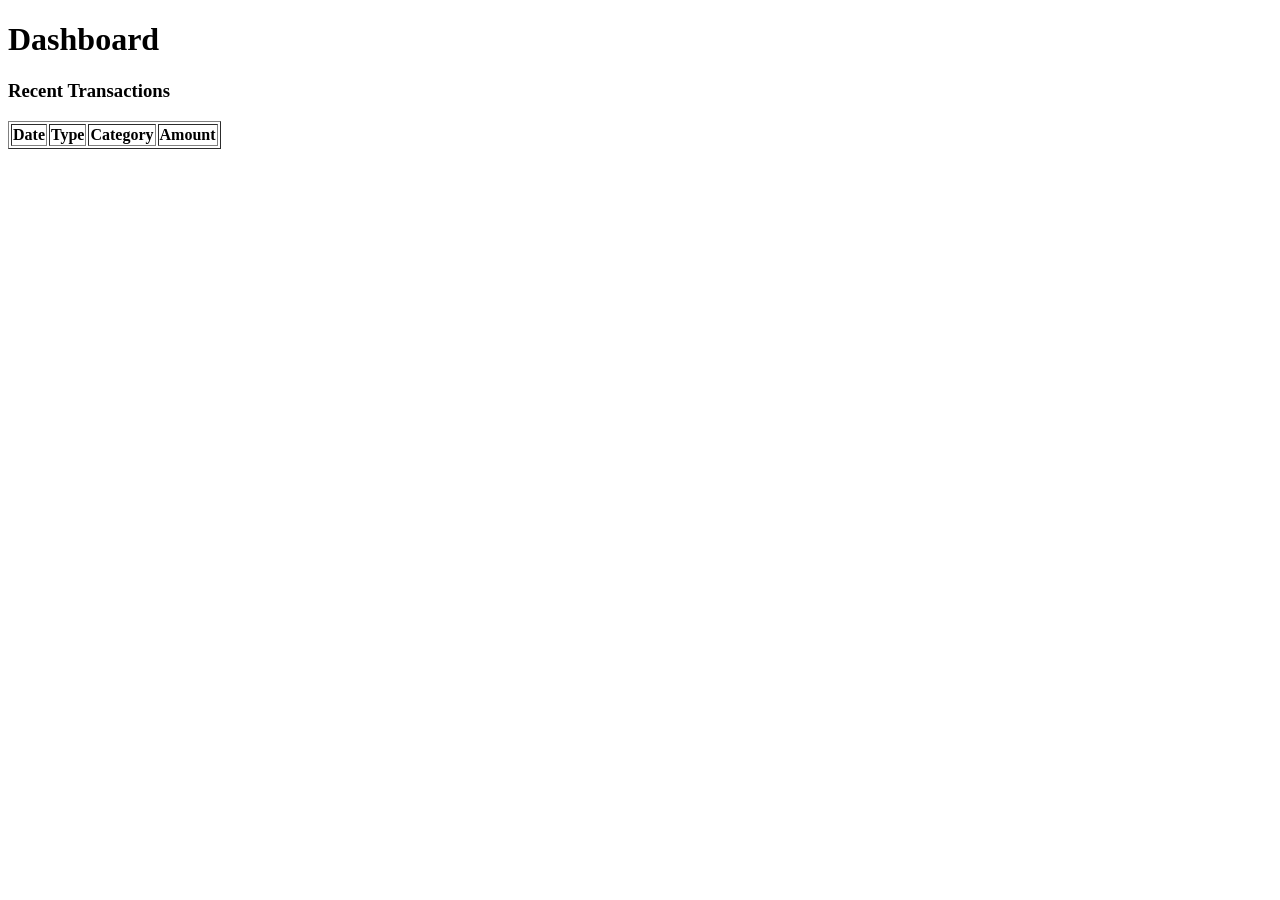
==== dashboard.html @ 9a890ae4 "first" ====
<!DOCTYPE html>
<html>
<head>
  <title>Dashboard</title>
  <link rel="stylesheet" href="assets/style.css">
</head>
<body>

<h1>Dashboard</h1>

<div id="balanceBox"></div>
<div id="summaryBox"></div>
<div id="goalBox"></div>

<h3>Recent Transactions</h3>
<table border="1" id="transactionsTable">
  <tr>
    <th>Date</th>
    <th>Type</th>
    <th>Category</th>
    <th>Amount</th>
  </tr>
</table>

<script src="assets/script.js"></script>
<script>
loadDashboard();
</script>

</body>
</html>
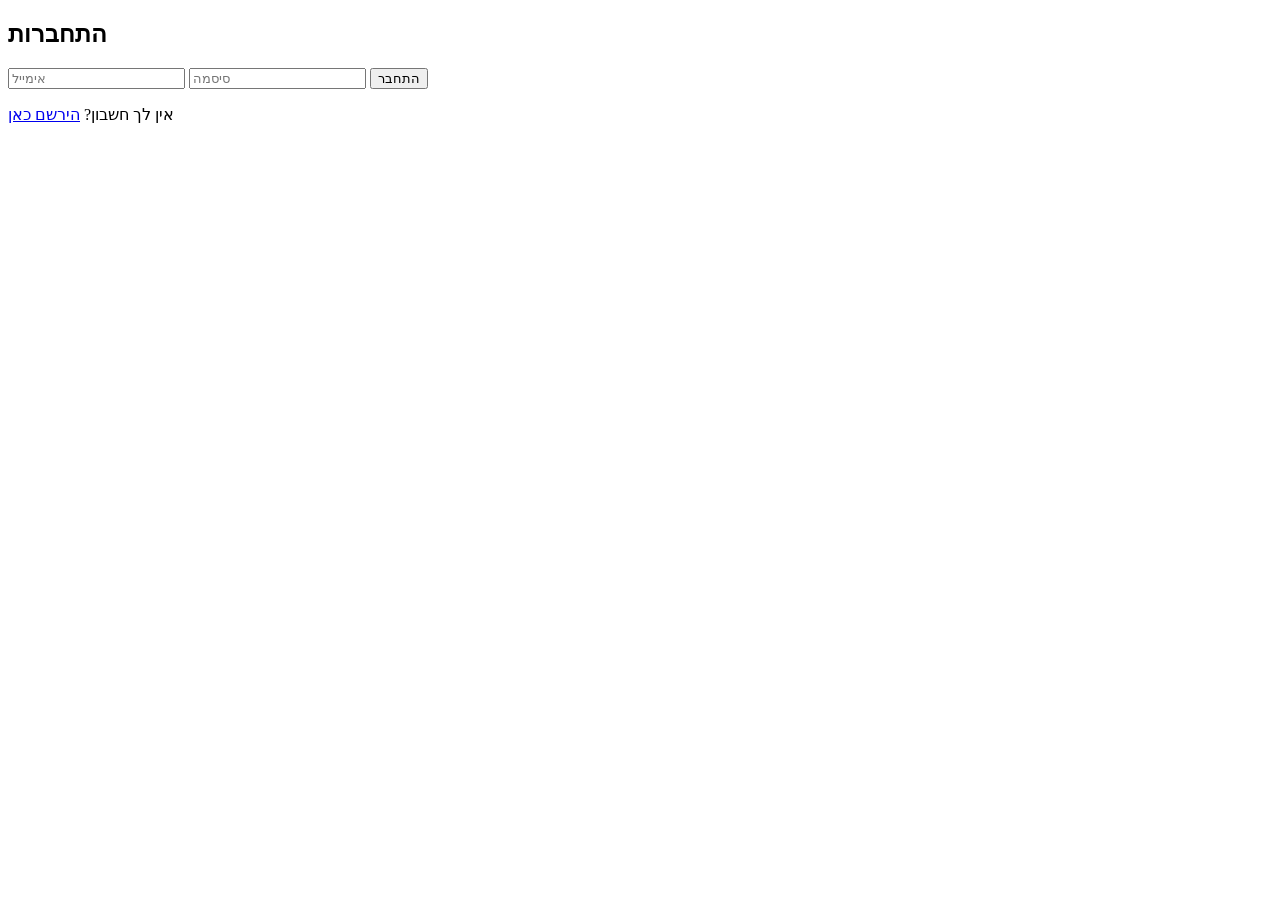
==== commit d4b778db: "big changes" ====
--- a/dashboard.html
+++ b/dashboard.html
@@ -1,31 +1,64 @@
-<!DOCTYPE html>
-<html>
-<head>
-  <title>Dashboard</title>
-  <link rel="stylesheet" href="assets/style.css">
+﻿<!DOCTYPE html>
+<html lang="he">
+	<head>
+	<meta charset="UTF-8">
+	<title>Dashboard</title>
+	<link rel="stylesheet" href="assets/style.css">
 </head>
 <body>
-
-<h1>Dashboard</h1>
-
-<div id="balanceBox"></div>
-<div id="summaryBox"></div>
-<div id="goalBox"></div>
-
-<h3>Recent Transactions</h3>
-<table border="1" id="transactionsTable">
-  <tr>
-    <th>Date</th>
-    <th>Type</th>
-    <th>Category</th>
-    <th>Amount</th>
-  </tr>
-</table>
-
-<script src="assets/script.js"></script>
-<script>
-loadDashboard();
-</script>
-
+	<h1>Dashboard</h1>
+	
+	<div id="balanceBox"></div>
+	<div id="summaryBox"></div>
+	<div id="goalBox"></div>
+	
+	<h3>Recent Transactions</h3>
+	<table border="1" id="transactionsTable">
+	  <tr>
+	    <th>Date</th>
+	    <th>Type</th>
+	    <th>Category</th>
+	    <th>Amount</th>
+	  </tr>
+	</table>
+	
+	<h3>הוסף עסקה</h3>
+	
+	<select id="txType">
+		<option value="income">הכנסה</option>
+		<option value="expense">הוצאה</option>
+	</select>
+	
+	<input id="txAmount" type="number" placeholder="סכום">
+	<input id="txDate" type="date">
+	<input id="txDesc" placeholder="תיאור (אופציונלי)">
+	
+	<select id="txCategory">
+		<option value="1">Salary</option>
+		<option value="2">Freelance</option>
+		<option value="3">Food</option>
+		<option value="4">Transport</option>
+		<option value="5">Entertainment</option>
+	</select>
+	
+	<button onclick="addTransaction()">הוסף</button>
+	
+	<script src="assets/script.js"></script>
+	<script>
+	loadDashboard();
+	</script>
+	
+	<h3>קבע תקציב חודשי</h3>
+	
+	<select id="budgetCategory">
+		<option value="3">Food</option>
+		<option value="4">Transport</option>
+		<option value="5">Entertainment</option>
+	</select>
+	
+	<input id="budgetLimit" type="number" placeholder="מגבלה חודשית (₪)">
+	
+		<button onclick="saveBudget()">שמור תקציב</button>
+		
 </body>
 </html>
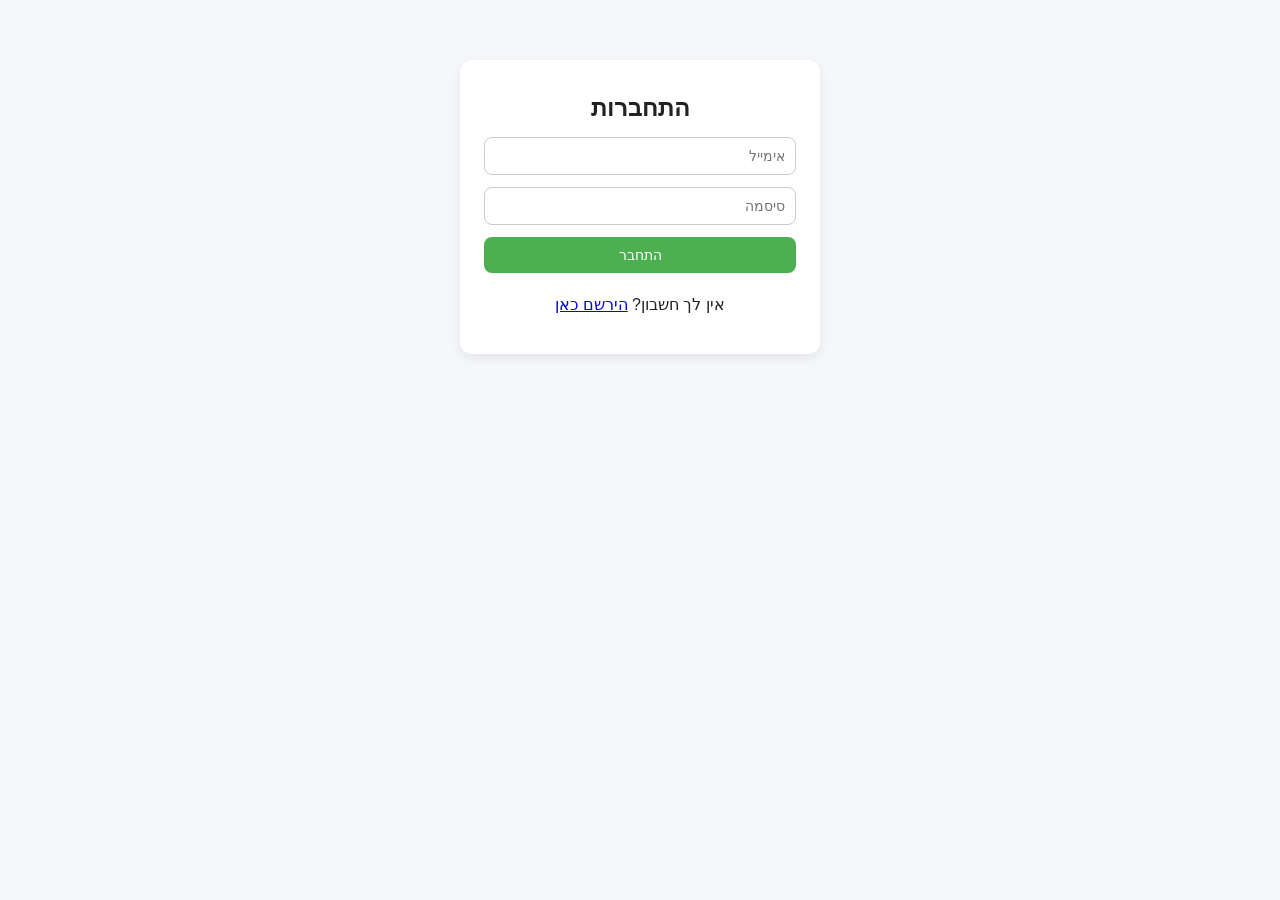
==== commit b49803d7: "first working version" ====
--- a/dashboard.html
+++ b/dashboard.html
@@ -1,64 +1,64 @@
-﻿<!DOCTYPE html>
+<!DOCTYPE html>
 <html lang="he">
-	<head>
-	<meta charset="UTF-8">
-	<title>Dashboard</title>
-	<link rel="stylesheet" href="assets/style.css">
+<head>
+    <meta charset="UTF-8">
+    <title>Dashboard</title>
+    <link rel="stylesheet" href="assets/style.css">
 </head>
 <body>
-	<h1>Dashboard</h1>
-	
-	<div id="balanceBox"></div>
-	<div id="summaryBox"></div>
-	<div id="goalBox"></div>
-	
-	<h3>Recent Transactions</h3>
-	<table border="1" id="transactionsTable">
-	  <tr>
-	    <th>Date</th>
-	    <th>Type</th>
-	    <th>Category</th>
-	    <th>Amount</th>
-	  </tr>
-	</table>
-	
-	<h3>הוסף עסקה</h3>
-	
-	<select id="txType">
-		<option value="income">הכנסה</option>
-		<option value="expense">הוצאה</option>
-	</select>
-	
-	<input id="txAmount" type="number" placeholder="סכום">
-	<input id="txDate" type="date">
-	<input id="txDesc" placeholder="תיאור (אופציונלי)">
-	
-	<select id="txCategory">
-		<option value="1">Salary</option>
-		<option value="2">Freelance</option>
-		<option value="3">Food</option>
-		<option value="4">Transport</option>
-		<option value="5">Entertainment</option>
-	</select>
-	
-	<button onclick="addTransaction()">הוסף</button>
-	
-	<script src="assets/script.js"></script>
-	<script>
-	loadDashboard();
-	</script>
-	
-	<h3>קבע תקציב חודשי</h3>
-	
-	<select id="budgetCategory">
-		<option value="3">Food</option>
-		<option value="4">Transport</option>
-		<option value="5">Entertainment</option>
-	</select>
-	
-	<input id="budgetLimit" type="number" placeholder="מגבלה חודשית (₪)">
-	
-		<button onclick="saveBudget()">שמור תקציב</button>
-		
+
+    <header class="topbar">
+        <h1>Dashboard</h1>
+        <div>
+            <span id="welcomeMsg"></span>
+            <span id="todayDate"></span>
+            <a href="transactions.html">כל התנועות</a>
+            <a href="manage.html">ניהול</a>
+            <button onclick="logout()" class="btn-danger">התנתק</button>
+        </div>
+    </header>
+
+    <section>
+        <div id="balanceBox"></div>
+    </section>
+
+    <section>
+        <h3>הוסף תנועה</h3>
+        <select id="txType" onchange="onTxTypeChange()">
+            <option value="expense" selected>הוצאה</option>
+            <option value="income">הכנסה</option>
+        </select>
+        <input  id="txAmount" type="number" step="0.01" placeholder="סכום">
+        <input  id="txDate"   type="date">
+        <input  id="txDesc"                  placeholder="תיאור (אופציונלי)">
+        <select id="txCategory"></select>
+        <button onclick="addTransaction()">הוסף</button>
+    </section>
+
+    <section>
+        <h3>תנועות אחרונות</h3>
+        <table border="1" id="transactionsTable">
+            <tr>
+                <th>תאריך</th>
+                <th>סוג</th>
+                <th>קטגוריה</th>
+                <th>סכום</th>
+                <th>תיאור</th>
+            </tr>
+        </table>
+    </section>
+
+    <section>
+        <h3>יעדי חיסכון</h3>
+        <div id="goalsList"></div>
+    </section>
+
+    <section>
+        <h3>תקציבים חודשיים</h3>
+        <div id="budgetsList"></div>
+    </section>
+
+    <script src="assets/script.js"></script>
+    <script>loadDashboard();</script>
 </body>
-</html>+</html>
--- a/assets/style.css
+++ b/assets/style.css
@@ -0,0 +1,155 @@
+* { box-sizing: border-box; }
+
+body {
+    font-family: "Segoe UI", Arial, sans-serif;
+    background: #f5f7fa;
+    color: #222;
+    margin: 0;
+    padding: 0;
+    direction: rtl;
+}
+
+h1, h2, h3, h4 { margin: 0.4em 0; }
+
+.container {
+    max-width: 360px;
+    margin: 60px auto;
+    padding: 24px;
+    background: #fff;
+    border-radius: 12px;
+    box-shadow: 0 4px 12px rgba(0,0,0,0.08);
+    text-align: center;
+}
+
+.container input,
+.container button {
+    width: 100%;
+    padding: 10px;
+    margin: 6px 0;
+    border-radius: 8px;
+    border: 1px solid #ccc;
+    font-size: 14px;
+}
+
+.container button {
+    background: #4CAF50;
+    color: #fff;
+    border: none;
+    cursor: pointer;
+}
+
+.container button:hover { background: #43A047; }
+
+.topbar {
+    display: flex;
+    justify-content: space-between;
+    align-items: center;
+    background: #fff;
+    padding: 12px 24px;
+    border-bottom: 1px solid #ddd;
+}
+
+.topbar a, .topbar button {
+    margin-inline-start: 12px;
+}
+
+section {
+    background: #fff;
+    margin: 16px 24px;
+    padding: 16px 20px;
+    border-radius: 12px;
+    box-shadow: 0 2px 6px rgba(0,0,0,0.05);
+}
+
+input, select, button {
+    padding: 6px 10px;
+    margin: 4px;
+    border-radius: 6px;
+    border: 1px solid #ccc;
+    font-size: 14px;
+}
+
+button {
+    background: #4CAF50;
+    color: #fff;
+    border: none;
+    cursor: pointer;
+}
+
+button:hover { background: #43A047; }
+
+button.btn-danger {
+    background: #e53935;
+}
+
+button.btn-danger:hover {
+    background: #c62828;
+}
+
+table {
+    width: 100%;
+    border-collapse: collapse;
+    margin-top: 8px;
+}
+
+table th, table td {
+    padding: 8px;
+    text-align: center;
+}
+
+table th { background: #f0f2f5; }
+
+.bar-bg {
+    background: #ddd;
+    border-radius: 8px;
+    overflow: hidden;
+    height: 14px;
+    margin: 4px 0;
+}
+
+.bar-fill {
+    height: 100%;
+    background: #4CAF50;
+    transition: width 200ms ease;
+}
+
+.goal-item, .budget-item {
+    border-top: 1px solid #eee;
+    padding: 10px 0;
+}
+
+.goal-item:first-child, .budget-item:first-child {
+    border-top: none;
+}
+
+.goal-desc {
+    color: #555;
+    font-size: 13px;
+    margin-top: 2px;
+}
+
+.cat-table {
+    width: 100%;
+    margin-bottom: 8px;
+}
+
+.cat-table input[type="text"] {
+    width: 90%;
+}
+
+.topbar #todayDate {
+    color: #666;
+    font-size: 13px;
+}
+
+.edit-row {
+    display: flex;
+    align-items: center;
+    gap: 6px;
+    flex-wrap: wrap;
+    margin-bottom: 6px;
+}
+
+.edit-row input {
+    margin: 0;
+}
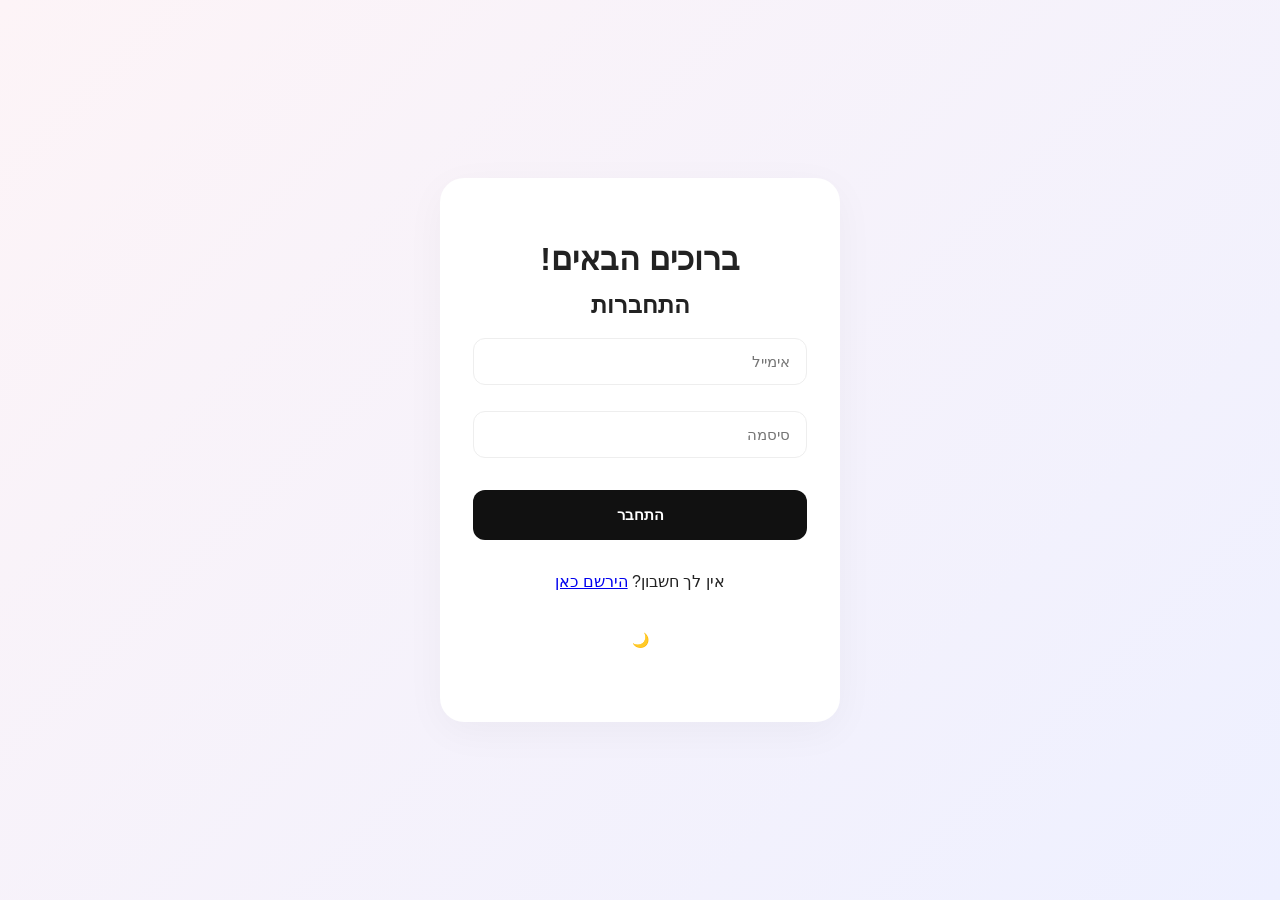
==== commit 7c9e48da: "feat: frontend updates" ====
--- a/dashboard.html
+++ b/dashboard.html
@@ -6,59 +6,115 @@
     <link rel="stylesheet" href="assets/style.css">
 </head>
 <body>
+    
+    <script>
+        if (localStorage.getItem('theme') === 'dark') {
+            document.body.classList.add('dark-mode');
+        }
+    </script>
 
-    <header class="topbar">
-        <h1>Dashboard</h1>
-        <div>
-            <span id="welcomeMsg"></span>
-            <span id="todayDate"></span>
-            <a href="transactions.html">כל התנועות</a>
-            <a href="manage.html">ניהול</a>
-            <button onclick="logout()" class="btn-danger">התנתק</button>
+    <div class="app-wrapper">
+
+        <aside class="sidebar">
+            <h2>סרגל הניווט</h2>
+            <nav>
+                <a href="dashboard.html">בית</a>
+                <a href="transactions.html">כל התנועות</a>
+                <a href="manage.html">ניהול תקציבים ויעדים</a>
+            </nav>
+            <div class="sidebar-footer">
+                <button id="theme-toggle" onclick="toggleDarkMode()">🌙 מצב כהה</button>
+                <button onclick="logout()" class="btn-danger">התנתק</button>
+            </div>
+        </aside>
+
+        <main class="main-content">
+  
+        <div class="dashboard-greeting">
+        <h1 id="welcomeMsg">שלום, משתמש</h1>
+        <p id="todayDate">טוען תאריך...</p>
         </div>
-    </header>
+ 
 
-    <section>
-        <div id="balanceBox"></div>
-    </section>
+        <div class="cards-grid">
+    
+    <!-- כרטיסייה 1: הוצאות -->
+            <div class="summary-card">
+                <div class="card-icon expense-icon">📉</div>
+                <div class="card-content">
+                    <h4>הוצאות</h4>
+                    <p class="amount"><span id="expensesAmount">0</span></p>
+                    <span class="subtitle">סך כל ההוצאות</span>
+                </div>
+            </div>
 
-    <section>
-        <h3>הוסף תנועה</h3>
-        <select id="txType" onchange="onTxTypeChange()">
-            <option value="expense" selected>הוצאה</option>
-            <option value="income">הכנסה</option>
-        </select>
-        <input  id="txAmount" type="number" step="0.01" placeholder="סכום">
-        <input  id="txDate"   type="date">
-        <input  id="txDesc"                  placeholder="תיאור (אופציונלי)">
-        <select id="txCategory"></select>
-        <button onclick="addTransaction()">הוסף</button>
-    </section>
+    <!-- כרטיסייה 2: הכנסות -->
+            <div class="summary-card">
+                <div class="card-icon income-icon">📈</div>
+                <div class="card-content">
+                    <h4>הכנסות</h4>
+                    <p class="amount"><span id="incomesAmount">0</span></p>
+                    <span class="subtitle">סך כל ההכנסות</span>
+                </div>
+            </div>
 
-    <section>
-        <h3>תנועות אחרונות</h3>
-        <table border="1" id="transactionsTable">
-            <tr>
-                <th>תאריך</th>
-                <th>סוג</th>
-                <th>קטגוריה</th>
-                <th>סכום</th>
-                <th>תיאור</th>
-            </tr>
-        </table>
-    </section>
+    <!-- כרטיסייה 3: יתרה חופשית -->
+            <div class="summary-card">
+                <div class="card-icon balance-icon">💳</div>
+                <div class="card-content">
+                    <h4>יתרה חופשית</h4>
+                    <p class="amount"><span id="balanceAmount">0</span></p>
+                    <span class="subtitle">יתרה כוללת לחודש הנוכחי</span>
+                </div>
+            </div>
 
-    <section>
-        <h3>יעדי חיסכון</h3>
-        <div id="goalsList"></div>
-    </section>
+        </div>
+        
 
-    <section>
-        <h3>תקציבים חודשיים</h3>
-        <div id="budgetsList"></div>
-    </section>
+            <section class="add-tx-section">
+                <div class="section-header">
+                    <h3>הוסף תנועה</h3>
+                    <span class="subtitle">הוסף הכנסה או הוצאה חדשה</span>
+                </div>
+            
+                <div class="inline-form">
+                    <!-- סודר לפי הסדר בפיגמה (מימין לשמאל) -->
+                    <select id="txType" onchange="onTxTypeChange()">
+                        <option value="expense" selected>הוצאה</option>
+                        <option value="income">הכנסה</option>
+                    </select>
+                
+                    <input id="txDate" type="date">
+                
+                    <input id="txAmount" type="number" step="0.01" placeholder="סכום (₪)">
+                
+                    <select id="txCategory"></select>
+                
+                    <input id="txDesc" placeholder="תיאור (אופציונלי)">
+                
+                    <button class="btn-dark" onclick="addTransaction()">+ הוסף</button>
+                </div>
+            </section>
 
-    <script src="assets/script.js"></script>
-    <script>loadDashboard();</script>
+            <section>
+                <h3>תנועות אחרונות</h3>
+                <div id="transactionsTable"></div>
+            </section>
+
+            <section>
+                <h3>חסכונות</h3>
+                <div id="goalsList"></div>
+            </section>
+
+            <section>
+                <h3>תקציבים חודשיים</h3>
+                <div id="budgetsList"></div>
+            </section>
+
+        <script src="assets/script.js"></script>
+        <script>loadDashboard();</script>
+        
+        </main>
+    </div>
 </body>
 </html>
--- a/assets/style.css
+++ b/assets/style.css
@@ -1,90 +1,158 @@
+:root {
+    --bg-body: #f5f7fa;
+    --bg-card: #ffffff;
+    --text-main: #222222;
+    --text-sub: #666666;
+    --border-color: #cccccc;
+    --border-light: #eeeeee;
+    --table-th-bg: #f0f2f5;
+    --input-bg: #ffffff;
+}
+
+body.dark-mode {
+    --bg-body: #121212;
+    --bg-card: #1e1e1e;
+    --text-main: #f5f5f5;
+    --text-sub: #b0b0b0;
+    --border-color: #444444;
+    --border-light: #333333;
+    --table-th-bg: #2a2a2a;
+    --input-bg: #2d2d2d;
+} 
+
 * { box-sizing: border-box; }
 
 body {
     font-family: "Segoe UI", Arial, sans-serif;
-    background: #f5f7fa;
-    color: #222;
+    background: var(--bg-body);
+    color: var(--text-main);
     margin: 0;
     padding: 0;
     direction: rtl;
+    transition: background 0.3s, color 0.3s;
 }
 
 h1, h2, h3, h4 { margin: 0.4em 0; }
 
+/* ==========================================================================
+   עיצוב מסך ההתחברות וההרשמה
+   ========================================================================== */
+body:has(.container) {
+    background: linear-gradient(135deg, #fdf4f7 0%, #eef0ff 100%);
+    min-height: 100vh;
+    display: flex;
+    align-items: center;
+    justify-content: center;
+}
+
+/* התאמת הגרדיאנט למצב הכהה */
+body.dark-mode:has(.container) {
+    background: linear-gradient(135deg, #1a191f 0%, #252436 100%);
+}
+
 .container {
-    max-width: 360px;
-    margin: 60px auto;
-    padding: 24px;
-    background: #fff;
+    width: 100%;
+    max-width: 400px; /* קצת יותר רחב כדי לתת נשימה לתוכן */
+    padding: 48px 32px;
+    background: var(--bg-card);
+    border-radius: 24px; /* פינות הרבה יותר עגולות, בדיוק כמו בעיצוב */
+    box-shadow: 0 10px 40px rgba(0, 0, 0, 0.04); /* צל רך ורחב שמטמיע את הכרטיסייה ברקע */
+    text-align: center;
+    border: 1px solid rgba(255, 255, 255, 0.4); /* מסגרת לבנה עדינה למראה זכוכיתי */
+}
+
+/* עיצוב שדות הקלט */
+.container input {
+    width: 100%;
+    padding: 14px 16px; /* שדות גבוהים יותר ומרווחים */
+    margin: 10px 0 16px 0;
     border-radius: 12px;
-    box-shadow: 0 4px 12px rgba(0,0,0,0.08);
-    text-align: center;
-}
-
-.container input,
+    border: 1.5px solid var(--border-light);
+    background: var(--input-bg);
+    color: var(--text-main);
+    font-size: 15px;
+    transition: all 0.3s ease;
+}
+
+/* האפקט הסגול כשלוחצים על שדה טקסט (כמו בתמונה) */
+.container input:focus {
+    outline: none;
+    border-color: #8c82fc; /* הצבע הסגול מהעיצוב שלך */
+    box-shadow: 0 0 0 4px rgba(140, 130, 252, 0.1); /* הילה עדינה סביב השדה */
+}
+
+/* כפתור ההתחברות השחור */
 .container button {
     width: 100%;
-    padding: 10px;
-    margin: 6px 0;
-    border-radius: 8px;
-    border: 1px solid #ccc;
-    font-size: 14px;
-}
-
-.container button {
-    background: #4CAF50;
-    color: #fff;
+    padding: 16px;
+    margin: 16px 0;
+    border-radius: 12px;
+    font-size: 15px;
+    font-weight: bold;
+    background: #111111; /* שחור אלגנטי */
+    color: #ffffff;
     border: none;
     cursor: pointer;
-}
-
-.container button:hover { background: #43A047; }
+    transition: background 0.2s, transform 0.2s;
+}
+
+.container button:hover { 
+    background: #333333; 
+    transform: translateY(-2px); /* קפיצה קטנה ואלגנטית למעלה במעבר עכבר */
+}
+
+/* התאמת הכפתור השחור למצב הכהה (הופך ללבן כדי לבלוט) */
+body.dark-mode .container button {
+    background: #ffffff;
+    color: #111111;
+}
+
+body.dark-mode .container button:hover {
+    background: #e0e0e0;
+}
 
 .topbar {
     display: flex;
     justify-content: space-between;
     align-items: center;
-    background: #fff;
+    background: var(--bg-card);
     padding: 12px 24px;
-    border-bottom: 1px solid #ddd;
+    border-bottom: 1px solid var(--border-color);
+    transition: background 0.3s, border-color 0.3s;
 }
 
 .topbar a, .topbar button {
     margin-inline-start: 12px;
 }
 
+.topbar #todayDate {
+    color: var(--text-sub);
+    font-size: 13px;
+}
+
 section {
-    background: #fff;
+    background: var(--bg-card);
     margin: 16px 24px;
     padding: 16px 20px;
     border-radius: 12px;
     box-shadow: 0 2px 6px rgba(0,0,0,0.05);
-}
-
-input, select, button {
+    transition: background 0.3s;
+}
+
+input, select {
     padding: 6px 10px;
     margin: 4px;
     border-radius: 6px;
-    border: 1px solid #ccc;
+    border: 1px solid var(--border-color);
     font-size: 14px;
 }
 
-button {
-    background: #4CAF50;
-    color: #fff;
-    border: none;
-    cursor: pointer;
-}
-
-button:hover { background: #43A047; }
-
-button.btn-danger {
-    background: #e53935;
-}
-
-button.btn-danger:hover {
-    background: #c62828;
-}
+input, select {
+    background: var(--input-bg);
+    color: var(--text-main);
+    transition: background 0.3s, color 0.3s, border-color 0.3s;
+}
+
 
 table {
     width: 100%;
@@ -95,16 +163,35 @@
 table th, table td {
     padding: 8px;
     text-align: center;
-}
-
-table th { background: #f0f2f5; }
+    transition: background 0.3s, color 0.3s, border-color 0.3s;
+}
+
+table th { 
+    background: var(--table-th-bg); 
+    color: var(--text-main);
+}
+
+table td {
+    color: var(--text-main);
+    border-bottom: 1px solid var(--border-light);
+}
+
+.cat-table {
+    width: 100%;
+    margin-bottom: 8px;
+}
+
+.cat-table input[type="text"] {
+    width: 90%;
+}
 
 .bar-bg {
-    background: #ddd;
+    background: var(--border-color);
     border-radius: 8px;
     overflow: hidden;
     height: 14px;
     margin: 4px 0;
+    transition: background 0.3s;
 }
 
 .bar-fill {
@@ -114,8 +201,9 @@
 }
 
 .goal-item, .budget-item {
-    border-top: 1px solid #eee;
+    border-top: 1px solid var(--border-light);
     padding: 10px 0;
+    transition: border-color 0.3s;
 }
 
 .goal-item:first-child, .budget-item:first-child {
@@ -123,33 +211,591 @@
 }
 
 .goal-desc {
-    color: #555;
+    color: var(--text-sub);
     font-size: 13px;
     margin-top: 2px;
 }
 
-.cat-table {
-    width: 100%;
-    margin-bottom: 8px;
-}
-
-.cat-table input[type="text"] {
-    width: 90%;
-}
-
-.topbar #todayDate {
-    color: #666;
+
+.edit-row input {
+    margin: 0;
+}
+
+/* Balance box */
+.balance-sub {
+    color: var(--text-sub);
     font-size: 13px;
-}
-
-.edit-row {
+    margin: 2px 0;
+}
+
+.balance-allocated {
+    color: #1565C0;
+    font-size: 13px;
+    margin: 2px 0;
+}
+
+/* Allocation row inside a goal */
+.alloc-row {
     display: flex;
     align-items: center;
     gap: 6px;
     flex-wrap: wrap;
-    margin-bottom: 6px;
-}
-
-.edit-row input {
+    margin-top: 8px;
+    padding: 8px;
+    background: #f0f7ff;
+    border-radius: 8px;
+}
+
+body.dark-mode .alloc-row {
+    background: #1a2332; /* צבע מותאם למצב כהה שלא יסנוור */
+}
+
+.alloc-row label {
+    font-size: 13px;
+    font-weight: 600;
+    color: #1565C0;
+}
+
+body.dark-mode .alloc-row label {
+    color: #64b5f6;
+}
+
+.alloc-hint {
+    display: block;
+    color: var(--text-sub);
+    font-size: 12px;
+    margin-top: 4px;
+}
+
+/* Realized goal */
+.goal-realized {
+    opacity: 0.65;
+}
+
+.badge-realized {
+    display: inline-block;
+    background: #4CAF50;
+    color: #fff;
+    font-size: 12px;
+    padding: 2px 8px;
+    border-radius: 12px;
+    margin-inline-start: 6px;
+}
+/* ==========================================================================
+   8. SIDEBAR & MAIN LAYOUT (שלד תפריט הצד ואזור התוכן)
+   ========================================================================== */
+/* עטיפת האפליקציה - שמה את התפריט והתוכן בשורה אחת */
+.app-wrapper {
+    display: flex;
+    min-height: 100vh; /* מוודא שהאפליקציה תופסת לפחות את כל גובה המסך */
+}
+
+/* עיצוב תפריט הצד */
+.sidebar {
+    width: 250px; /* רוחב קבוע לתפריט */
+    background: var(--bg-card);
+    padding: 24px;
+    border-inline-end: 1px solid var(--border-color); /* פס הפרדה עדין בצד שמאל */
+    display: flex;
+    flex-direction: column; /* מסדר את הפריטים בתפריט אחד מתחת לשני */
+}
+
+.sidebar h2 {
+    margin-top: 0;
+    margin-bottom: 32px;
+    font-size: 24px;
+    color: var(--text-main);
+}
+
+/* עיצוב הקישורים בתפריט */
+.sidebar nav a {
+    display: block;
+    padding: 12px 16px;
+    margin-bottom: 8px;
+    text-decoration: none;
+    color: var(--text-sub);
+    font-weight: 600;
+    border-radius: 8px;
+    transition: background 0.2s, color 0.2s;
+}
+
+/* אפקט מעבר עכבר על קישור בתפריט */
+.sidebar nav a:hover {
+    background: var(--border-light);
+    color: var(--text-main);
+}
+
+/* דוחף את אזור הכפתורים (מצב כהה/התנתק) לתחתית התפריט */
+.sidebar-footer {
+    margin-top: auto; 
+}
+
+.sidebar-footer button {
+    width: 100%; /* מכריח את שני הכפתורים להיות ברוחב זהה (תופסים את כל רוחב התפריט) */
+    padding: 12px; /* מוודא שגם הגובה שלהם יהיה שווה ונוח ללחיצה */
+    margin-bottom: 8px; /* שומר על רווח אחיד ביניהם */
+    border-radius: 8px; /* מוודא שהפינות נשארות מעוגלות יפה */
+    font-size: 14px;
+    font-weight: 600; /* נותן לטקסט משקל אחיד וברור */
+}
+
+/* אזור התוכן המרכזי תופס את שאר המסך שנותר */
+.main-content {
+    flex: 1; /* אומר לאזור התוכן "קח את כל המקום הפנוי" */
+    padding: 32px;
+    height: 100vh;
+    overflow-y: auto; /* מאפשר גלילה רק באזור התוכן אם יש הרבה טבלאות */
+}
+
+/* ==========================================================================
+ (עיצוב התוכן המרכזי - כרטיסיות ורשת)
+   ========================================================================== */
+/* עיצוב כפתור החלפת מצב כהה/בהיר בדף ההתחברות */
+.container button.theme-btn {
+    background: transparent;
+    color: var(--text-sub);
+    width: auto;
+    padding: 8px 16px;
+    margin-top: 16px;
+    font-size: 14px;
+    box-shadow: none;
+    border: 1px solid transparent;
+}
+
+.container button.theme-btn:hover {
+    background: var(--border-light);
+    color: var(--text-main);
+    transform: none; /* מבטל את הקפיצה שיש לכפתור השחור */
+}
+
+/* במצב כהה נרצה שהכפתור יהיה בולט קצת יותר */
+body.dark-mode .container button.theme-btn {
+    background: transparent;
+    color: #888888;
+}
+
+body.dark-mode .container button.theme-btn:hover {
+    background: #333333;
+    color: #ffffff;
+}
+
+/* ==========================================================================
+   עיצוב קוביות התקציר העליונות בדאשבורד (הוצאות, הכנסות, יתרה)
+   ========================================================================== */
+.cards-grid {
+    display: grid;
+    grid-template-columns: repeat(3, 1fr);
+    gap: 24px;
+    margin-bottom: 32px;
+}
+
+.summary-card {
+    background: var(--bg-card);
+    padding: 24px;
+    border-radius: 20px;
+    border: 1px solid var(--border-light);
+    box-shadow: 0 4px 16px rgba(0, 0, 0, 0.04);
+    display: flex;
+    align-items: center;
+    gap: 20px;
+    transition: transform 0.2s ease, box-shadow 0.2s ease;
+}
+
+.summary-card:hover {
+    transform: translateY(-4px);
+    box-shadow: 0 8px 24px rgba(0, 0, 0, 0.08);
+}
+
+.card-icon {
+    font-size: 24px;
+    width: 56px;
+    height: 56px;
+    display: flex;
+    align-items: center;
+    justify-content: center;
+    border-radius: 16px;
+    background: var(--muted);
+}
+
+.expense-icon { background: #ffebee; color: #d32f2f; }
+.income-icon { background: #e8f5e9; color: #388e3c; }
+.balance-icon { background: #e3f2fd; color: #1976d2; }
+
+.card-content h4 {
     margin: 0;
-}
+    font-size: 15px;
+    color: var(--text-sub);
+    font-weight: 600;
+    border-bottom: none;
+    padding-bottom: 0;
+}
+
+.card-content .amount {
+    margin: 6px 0 2px 0;
+    font-size: 28px;
+    font-weight: bold;
+    color: var(--text-main);
+}
+
+.card-content .subtitle {
+    font-size: 12px;
+    color: var(--text-sub);
+}
+
+/* התאמה למסכים קטנים (טלפון נייד) - הופך לטור אחד */
+@media (max-width: 768px) {
+    .cards-grid {
+        grid-template-columns: 1fr; 
+    }
+}
+
+/* ==========================================================================
+   עיצוב אזור "הוסף תנועה" (טופס אופקי)
+   ========================================================================== */
+/* כותרת הסקשן */
+.section-header {
+    margin-bottom: 24px;
+}
+
+.section-header h3 {
+    margin-bottom: 4px;
+    border-bottom: none; /* מבטל את הקו התחתון שיש בשאר הכותרות */
+    padding-bottom: 0;
+    display: block;
+}
+
+.section-header .subtitle {
+    font-size: 14px;
+    color: var(--text-sub);
+}
+
+/* העטיפה של השדות - הופכת לשורה אופקית */
+.inline-form {
+    display: flex;
+    gap: 16px; /* הרווח בין השדות */
+    align-items: center; /* ממרכז את כולם לאותו גובה */
+    flex-wrap: wrap; /* מאפשר לשדות לרדת שורה במסכים קטנים כדי לא להימעך */
+}
+
+/* עיצוב אחיד לכל שדות הקלט והבחירה */
+.inline-form input,
+.inline-form select {
+    flex: 1; /* כל שדה יתפוס חלק שווה מהרוחב הפנוי */
+    min-width: 130px; /* רוחב מינימלי שלא יתכווצו מדי */
+    padding: 12px 16px;
+    border: 1px solid var(--border-light);
+    border-radius: 8px;
+    background-color: #f8f9fa; /* רקע אפרפר סופר עדין כמו בפיגמה */
+    color: var(--text-main);
+    font-family: inherit;
+    font-size: 14px;
+    transition: border-color 0.2s, box-shadow 0.2s;
+}
+
+/* אפקט פוקוס כשלוחצים על שדה להקליד בו */
+.inline-form input:focus,
+.inline-form select:focus {
+    outline: none;
+    border-color: #1a1a1a;
+    box-shadow: 0 0 0 3px rgba(0,0,0,0.05);
+}
+
+/* עיצוב הכפתור השחור החדש ("+ הוסף") */
+.inline-form .btn-dark {
+    background-color: #1a1a1a; /* שחור-אפור כהה ואלגנטי */
+    color: #ffffff;
+    padding: 12px 32px;
+    border: none;
+    border-radius: 8px;
+    font-size: 14px;
+    font-weight: 600;
+    cursor: pointer;
+    white-space: nowrap; /* שומר על הטקסט של הכפתור בשורה אחת תמיד */
+    transition: background 0.2s, transform 0.1s;
+}
+
+.inline-form .btn-dark:hover {
+    background-color: #333333;
+    transform: translateY(-2px); /* הכפתור "קופץ" קצת למעלה בלחיצה */
+}
+
+/* ==========================================================================
+   עיצוב רשימת תנועות אחרונות 
+   ========================================================================== */
+
+.transactions-list {
+    display: flex;
+    flex-direction: column;
+    background: #ffffff;
+    border-radius: 12px;
+}
+
+/* כל שורת תנועה */
+.transaction-item {
+    display: flex;
+    justify-content: space-between;
+    align-items: center;
+    padding: 20px 16px;
+    border-bottom: 1px solid var(--border-light, #f0f0f0);
+}
+
+/* מבטל את הקו התחתון בשורה האחרונה */
+.transaction-item:last-child {
+    border-bottom: none;
+}
+
+/* האזור הימני - אייקון וטקסטים */
+.tx-right {
+    display: flex;
+    align-items: center;
+    gap: 16px;
+}
+
+/* עיגול האייקון */
+.tx-icon {
+    width: 44px;
+    height: 44px;
+    border-radius: 50%;
+    display: flex;
+    justify-content: center;
+    align-items: center;
+    font-weight: bold;
+    font-size: 18px;
+}
+
+/* צבעי האייקונים */
+.icon-income {
+    background-color: #e8f5e9; /* ירוק חיוור */
+    color: #388e3c;
+}
+
+.icon-expense {
+    background-color: #ffebee; /* אדום חיוור */
+    color: #d32f2f;
+}
+
+/* אזור הטקסט (כותרת ותת-כותרת) */
+.tx-details {
+    display: flex;
+    flex-direction: column;
+}
+
+.tx-title {
+    font-weight: 600;
+    color: var(--text-main, #1a1a1a);
+    font-size: 15px;
+    margin-bottom: 4px;
+}
+
+.tx-subtitle {
+    color: var(--text-sub, #888888);
+    font-size: 13px;
+}
+
+/* האזור השמאלי - סכום וכפתורים */
+.tx-left {
+    display: flex;
+    align-items: center;
+    gap: 16px;
+}
+
+/* הסכום עצמו */
+.tx-amount {
+    font-weight: 700;
+    font-size: 16px;
+    display: inline-block;
+}
+
+/* צבעי הסכומים */
+.text-green { color: #388e3c; }
+.text-red { color: #d32f2f; }
+
+/* כפתור מחיקה חמוד (לעמוד ניהול) */
+.btn-delete-icon {
+    background: none;
+    border: none;
+    cursor: pointer;
+    font-size: 16px;
+    padding: 6px;
+    border-radius: 8px;
+    transition: background 0.2s, transform 0.1s;
+}
+
+.btn-delete-icon:hover {
+    background: #ffebee;
+    transform: scale(1.1);
+}
+
+/* ==========================================================================
+   התאמות של רשימת התנועות החדשה ל- Dark Mode
+   ========================================================================== */
+
+/* רקע הרשימה והמסגרות הפנימיות */
+body.dark-mode .transactions-list {
+    background: #1e1e1e; /* רקע כהה שמשתלב עם שאר הדאשבורד */
+}
+
+body.dark-mode .transaction-item {
+    border-bottom: 1px solid #333333; /* קו הפרדה כהה יותר */
+}
+
+/* צבעי הטקסט - כדי שלא יבלעו */
+body.dark-mode .tx-title {
+    color: #ffffff; /* כותרת לבנה בולטת */
+}
+
+body.dark-mode .tx-subtitle {
+    color: #aaaaaa; /* תת-כותרת אפורה בהירה */
+}
+
+/* התאמת צבעי האייקונים כדי שלא יסנוורו במצב כהה */
+body.dark-mode .icon-income {
+    background-color: #1b5e20; /* רקע ירוק כהה לאייקון */
+    color: #81c784; /* חץ ירוק בהיר */
+}
+
+body.dark-mode .icon-expense {
+    background-color: #b71c1c; /* רקע אדום כהה לאייקון */
+    color: #e57373; /* חץ אדום בהיר */
+}
+
+/* כפתור המחיקה שיהיה נוח בעין */
+body.dark-mode .btn-delete-icon:hover {
+    background: #333333;
+}
+/* ==========================================================================
+   התאמת שדות הזנה (Inputs) ותיבות בחירה (Selects) ל-Dark Mode
+   ========================================================================== */
+
+body.dark-mode input,
+body.dark-mode select {
+    background-color: #2a2a2a; /* רקע אפור כהה לשדות */
+    color: #ffffff; /* טקסט לבן ברור */
+    border: 1px solid #444444; /* מסגרת עדינה וכהה */
+}
+
+/* התאמת צבע טקסט העזר (Placeholder) - למשל "תיאור (אופציונלי)" */
+body.dark-mode input::placeholder {
+    color: #aaaaaa; 
+}
+
+/* הדגשת המסגרת כשלוחצים על השדה כדי לכתוב בו */
+body.dark-mode input:focus,
+body.dark-mode select:focus {
+    border-color: #888888;
+    outline: none;
+}
+
+/* ==========================================================================
+    עיצוב עמוד ניהול 
+   ========================================================================== */
+
+.goal-item, .budget-item, .categories-container {
+    background: #ffffff;
+    border-radius: 12px;
+    box-shadow: 0 4px 12px rgba(0,0,0,0.03);
+    padding: 24px;
+    margin-bottom: 24px;
+    border: 1px solid var(--border-light, #f0f0f0);
+}
+
+/* 3. סידור פנימי גמיש למניעת בלאגן בעין */
+.edit-row, .alloc-row {
+    display: flex;
+    flex-wrap: wrap;
+    gap: 12px;
+    align-items: center;
+    margin-bottom: 16px;
+}
+
+/* 4. שדרוג כל הכפתורים באתר למראה מודרני */
+button {
+    background-color: #f3f4f6;
+    color: #374151;
+    border: none;
+    padding: 10px 18px;
+    border-radius: 8px;
+    font-weight: 500;
+    cursor: pointer;
+    transition: background-color 0.2s ease, transform 0.1s ease;
+}
+
+button:hover {
+    background-color: #e5e7eb;
+}
+
+/* כפתורי פעולה חיובית (שמירה / עדכון) - ירוק מודרני */
+button[onclick*="update"], 
+button[onclick*="save"], 
+button[onclick*="allocate"], 
+button.btn-success {
+    background-color: #10b981;
+    color: #ffffff;
+}
+
+button[onclick*="update"]:hover, 
+button[onclick*="save"]:hover, 
+button[onclick*="allocate"]:hover, 
+button.btn-success:hover {
+    background-color: #059669;
+}
+
+/* כפתורי מחיקה - רקע אדום חלש וטקסט אדום מודגש */
+button.btn-danger, 
+button[onclick*="delete"] {
+    background-color: #fee2e2;
+    color: #ef4444;
+}
+
+button.btn-danger:hover, 
+button[onclick*="delete"]:hover {
+    background-color: #fca5a5;
+    color: #b91c1c;
+}
+
+/* 5. התאמות ל- Dark Mode עבור הכרטיסיות החדשות */
+body.dark-mode .goal-item, 
+body.dark-mode .budget-item, 
+body.dark-mode .categories-container {
+    background: #1e1e1e;
+    border-color: #333333;
+    box-shadow: none;
+}
+
+body.dark-mode button {
+    background-color: #333333;
+    color: #ffffff;
+}
+
+body.dark-mode button:hover {
+    background-color: #444444;
+}
+
+/* ==========================================================================
+  (Welcome) בדאשבורד
+   ========================================================================== */
+.dashboard-greeting {
+    margin-bottom: 24px;
+}
+
+.dashboard-greeting h1 {
+    font-size: 26px;
+    font-weight: 700;
+    color: #1a1a1a;
+    margin: 0 0 4px 0;
+}
+
+.dashboard-greeting p {
+    font-size: 15px;
+    color: #888888;
+    margin: 0;
+}
+
+/* התאמה חלקה למצב הכהה */
+body.dark-mode .dashboard-greeting h1 {
+    color: #ffffff;
+}
+
+body.dark-mode .dashboard-greeting p {
+    color: #aaaaaa;
+}
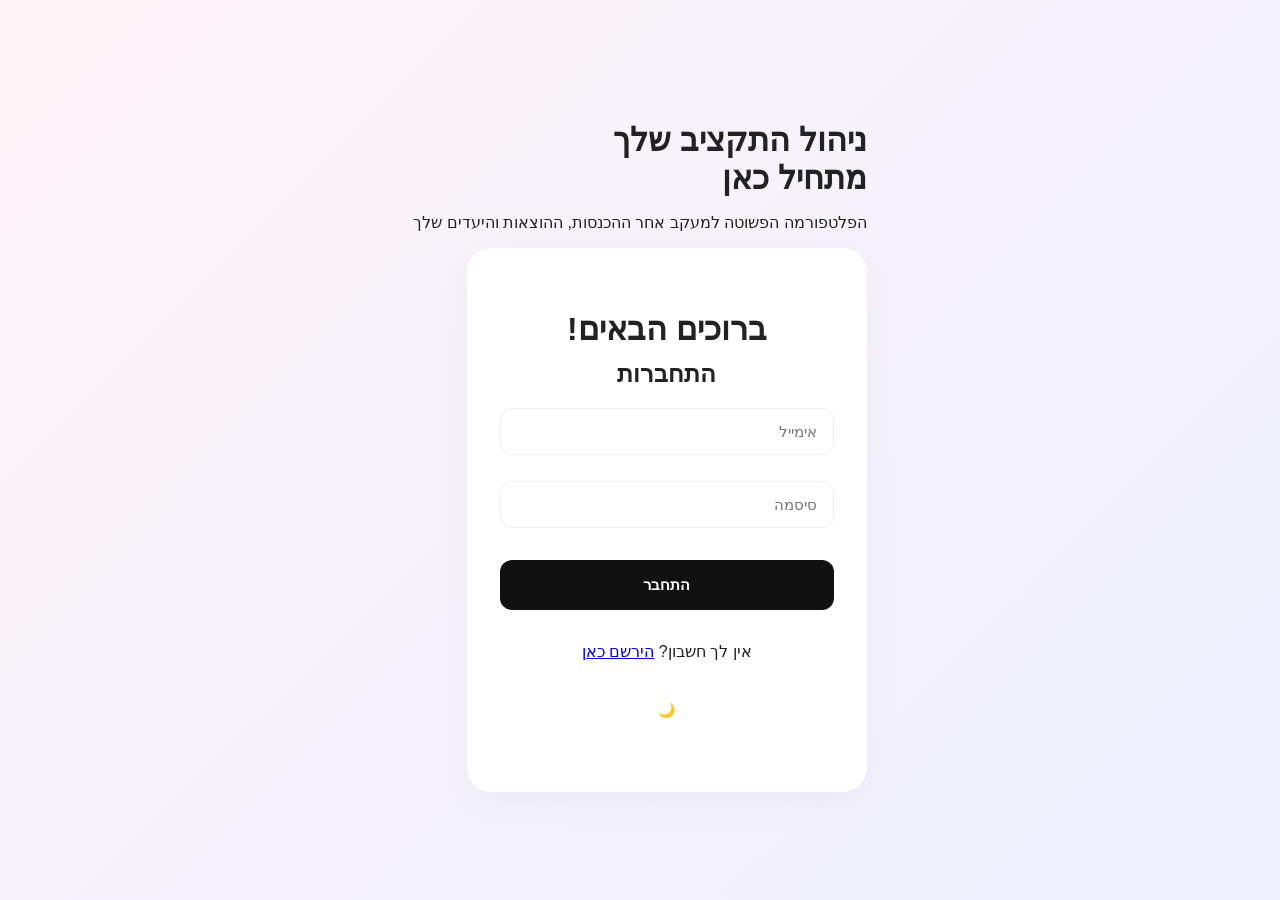
==== commit 568b99c5: "responsiveness adjustment" ====
--- a/dashboard.html
+++ b/dashboard.html
@@ -2,6 +2,7 @@
 <html lang="he">
 <head>
     <meta charset="UTF-8">
+    <meta name="viewport" content="width=device-width, initial-scale=1">
     <title>Dashboard</title>
     <link rel="stylesheet" href="assets/style.css">
 </head>
--- a/assets/style.css
+++ b/assets/style.css
@@ -445,7 +445,46 @@
 /* התאמה למסכים קטנים (טלפון נייד) - הופך לטור אחד */
 @media (max-width: 768px) {
     .cards-grid {
-        grid-template-columns: 1fr; 
+        grid-template-columns: 1fr;
+    }
+
+    /* מבטל את הפריסה הצדדית (sidebar + content בשורה) ומעביר לטור אחד */
+    .app-wrapper {
+        flex-direction: column;
+        min-height: auto;
+    }
+
+    /* התפריט הופך לרוחב מלא במקום 250px קבוע, וללא גובה מסך מלא */
+    .sidebar {
+        width: 100%;
+        border-inline-end: none;
+        border-bottom: 1px solid var(--border-color);
+        padding: 16px;
+    }
+
+    /* מבטל את הגובה הקבוע (100vh) שגרם לתוכן להימתח מעבר למסך */
+    .main-content {
+        height: auto;
+        overflow-y: visible;
+        padding: 16px;
+    }
+
+    /* טופס ההוספה וטבלאות נדחסים לרוחב המסך במקום לגלוש הצידה */
+    .inline-form input,
+    .inline-form select {
+        min-width: 0;
+        flex-basis: 100%;
+    }
+
+    section {
+        margin: 12px 0;
+        padding: 12px;
+    }
+
+    table {
+        display: block;
+        overflow-x: auto;
+        white-space: nowrap;
     }
 }
 
